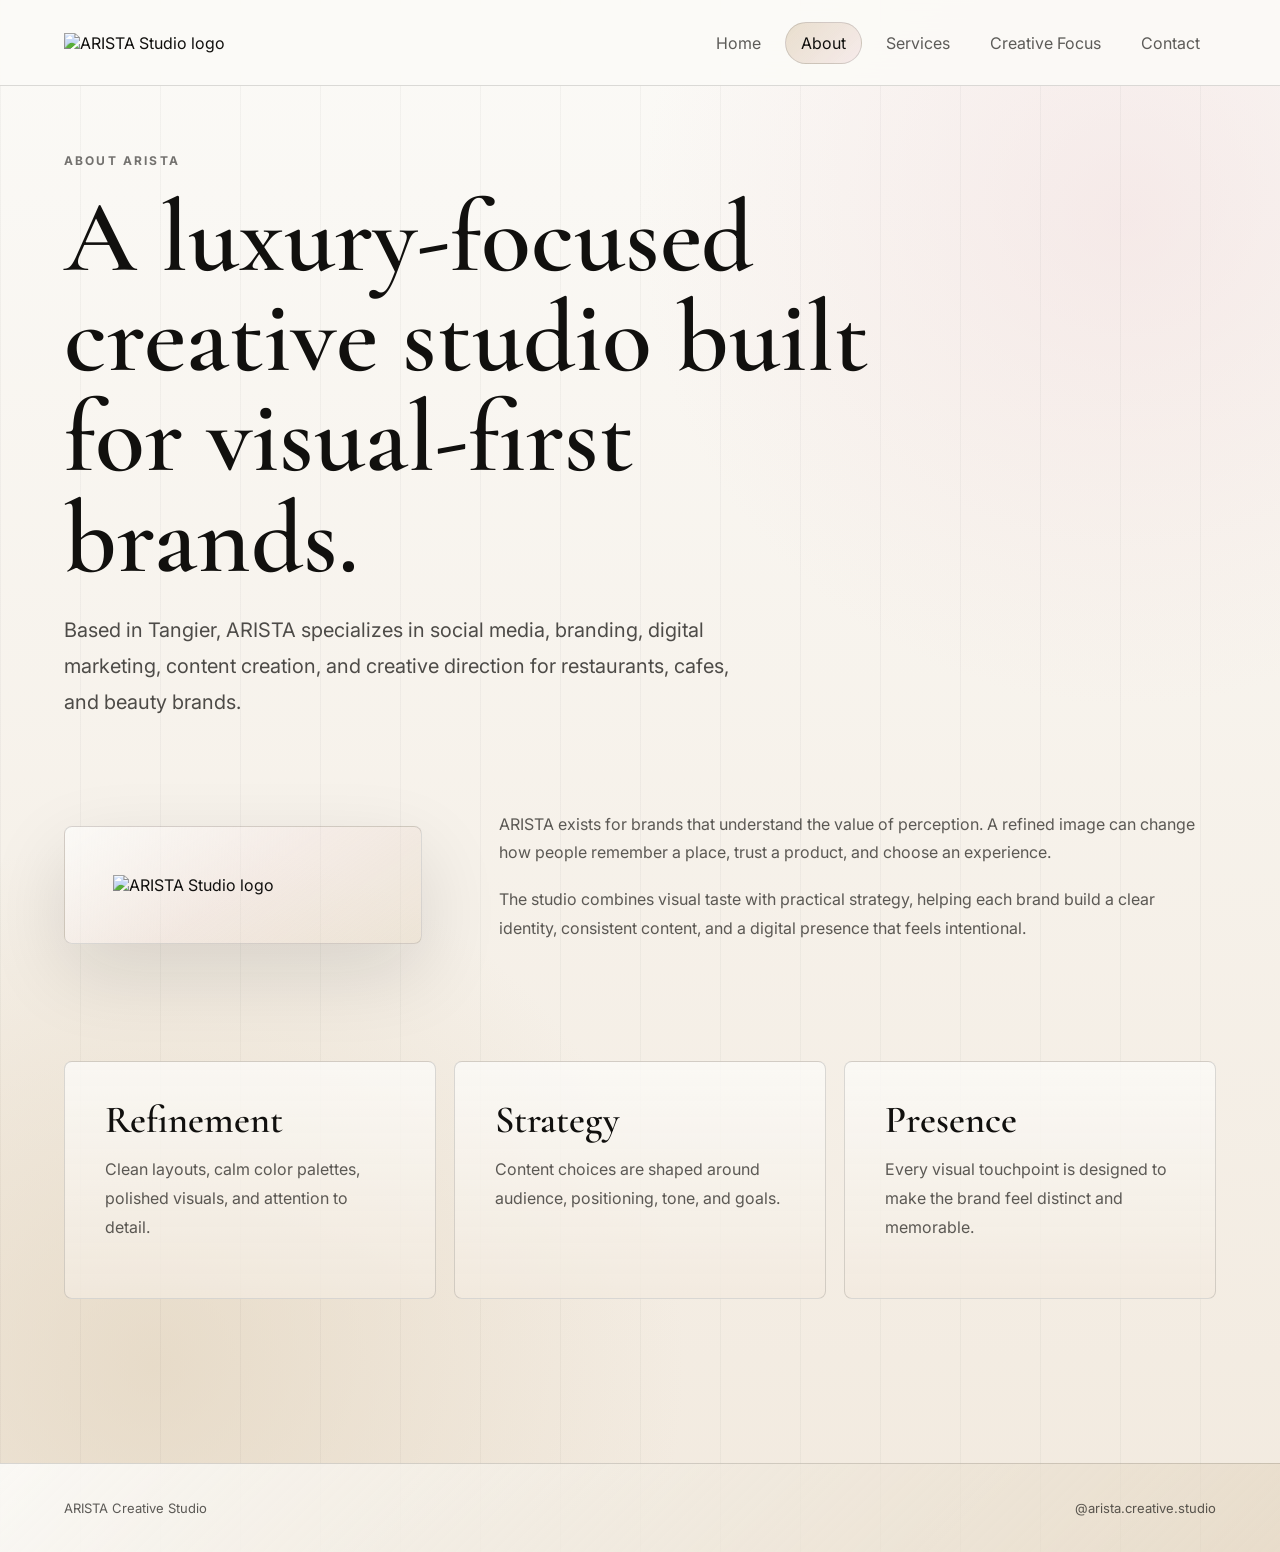
==== about.html @ b167ea52 "Add files via upload" ====
<!DOCTYPE html>
<html lang="en">
<head>
  <meta charset="UTF-8">
  <meta name="viewport" content="width=device-width, initial-scale=1.0">
  <title>About | ARISTA Creative Studio</title>
  <link rel="preconnect" href="https://fonts.googleapis.com">
  <link rel="preconnect" href="https://fonts.gstatic.com" crossorigin>
  <link href="https://fonts.googleapis.com/css2?family=Cormorant+Garamond:wght@500;600;700&family=Inter:wght@400;500;600;700&display=swap" rel="stylesheet">
  <link rel="stylesheet" href="styles.css">
</head>
<body data-current="about">
  <header class="site-header">
    <a class="brand" href="index.html" aria-label="ARISTA home">
      <img src="assets/arista-logo.svg" alt="ARISTA Studio logo">
    </a>

    <button class="menu-toggle" type="button" aria-label="Open navigation" aria-expanded="false" aria-controls="site-navigation">
      <span></span>
      <span></span>
    </button>

    <nav class="site-nav" id="site-navigation" aria-label="Main navigation">
      <a href="index.html" data-nav="home">Home</a>
      <a href="about.html" data-nav="about">About</a>
      <a href="services.html" data-nav="services">Services</a>
      <a href="work.html" data-nav="work">Creative Focus</a>
      <a href="contact.html" data-nav="contact">Contact</a>
    </nav>
  </header>

  <main>
    <section class="page-hero">
      <p class="eyebrow">About ARISTA</p>
      <h1>A luxury-focused creative studio built for visual-first brands.</h1>
      <p class="lead">
        Based in Tangier, ARISTA specializes in social media, branding, digital marketing,
        content creation, and creative direction for restaurants, cafes, and beauty brands.
      </p>
    </section>

    <section class="about-layout">
      <div class="logo-showcase">
        <img src="assets/arista-logo.svg" alt="ARISTA Studio logo">
      </div>
      <div class="about-copy">
        <p>
          ARISTA exists for brands that understand the value of perception. A refined image
          can change how people remember a place, trust a product, and choose an experience.
        </p>
        <p>
          The studio combines visual taste with practical strategy, helping each brand build
          a clear identity, consistent content, and a digital presence that feels intentional.
        </p>
      </div>
    </section>

    <section class="values-grid">
      <article>
        <h2>Refinement</h2>
        <p>Clean layouts, calm color palettes, polished visuals, and attention to detail.</p>
      </article>
      <article>
        <h2>Strategy</h2>
        <p>Content choices are shaped around audience, positioning, tone, and goals.</p>
      </article>
      <article>
        <h2>Presence</h2>
        <p>Every visual touchpoint is designed to make the brand feel distinct and memorable.</p>
      </article>
    </section>
  </main>

  <footer class="site-footer">
    <span>ARISTA Creative Studio</span>
    <a href="https://www.instagram.com/arista.creative.studio?utm_source=ig_web_button_share_sheet&igsh=ZDNlZDc0MzIxNw==" target="_blank" rel="noreferrer">@arista.creative.studio</a>
  </footer>

  <script src="script.js"></script>
</body>
</html>
---- styles.css ----
:root {
  --white: #fbfaf7;
  --cream: #f2eadf;
  --beige: #dfd0b8;
  --beige-deep: #bca887;
  --pastel-pink: #efd6d8;
  --pastel-pink-soft: rgba(239, 214, 216, 0.42);
  --black: #11100e;
  --muted: rgba(17, 16, 14, 0.68);
  --line: rgba(17, 16, 14, 0.14);
  --shadow: 0 28px 80px rgba(17, 16, 14, 0.12);
}

* {
  box-sizing: border-box;
}

html {
  scroll-behavior: smooth;
}

body {
  margin: 0;
  min-height: 100vh;
  color: var(--black);
  background:
    linear-gradient(90deg, rgba(17, 16, 14, 0.035) 1px, transparent 1px),
    radial-gradient(circle at 88% 14%, var(--pastel-pink-soft), transparent 28%),
    radial-gradient(circle at 12% 88%, rgba(223, 208, 184, 0.6), transparent 30%),
    linear-gradient(180deg, var(--white), var(--cream));
  background-size: 80px 80px, auto, auto, auto;
  font-family: "Inter", Arial, sans-serif;
}

img {
  display: block;
  max-width: 100%;
}

a {
  color: inherit;
  text-decoration: none;
}

button,
a,
input,
select {
  font: inherit;
}

.site-header {
  position: sticky;
  top: 0;
  z-index: 50;
  display: flex;
  align-items: center;
  justify-content: space-between;
  gap: 18px;
  min-height: 86px;
  padding: 14px clamp(18px, 5vw, 72px);
  border-bottom: 1px solid var(--line);
  background: rgba(251, 250, 247, 0.92);
  backdrop-filter: blur(18px);
}

.brand {
  width: 176px;
  flex: 0 0 auto;
}

.site-nav,
.header-tools {
  display: flex;
  align-items: center;
  gap: 8px;
}

.site-nav a {
  border: 1px solid transparent;
  border-radius: 999px;
  padding: 10px 15px;
  color: var(--muted);
  transition: 180ms ease;
}

.site-nav a:hover,
.site-nav a.active {
  border-color: var(--line);
  color: var(--black);
  background: linear-gradient(135deg, rgba(223, 208, 184, 0.66), var(--pastel-pink-soft));
}

.language-switcher {
  display: inline-flex;
  align-items: center;
  gap: 8px;
  border: 1px solid var(--line);
  border-radius: 999px;
  padding: 7px 10px 7px 14px;
  background: rgba(251, 250, 247, 0.72);
  color: var(--muted);
  font-size: 12px;
  font-weight: 700;
  letter-spacing: 0.08em;
  text-transform: uppercase;
}

.language-switcher select {
  border: 0;
  border-radius: 999px;
  padding: 6px 8px;
  color: var(--black);
  background: linear-gradient(135deg, var(--beige), var(--pastel-pink));
  cursor: pointer;
  font-weight: 800;
}

main {
  padding: clamp(28px, 5vw, 72px);
}

.hero {
  display: grid;
  grid-template-columns: minmax(0, 1.08fr) minmax(320px, 0.92fr);
  gap: clamp(34px, 6vw, 90px);
  align-items: center;
  min-height: calc(100vh - 196px);
}

.eyebrow {
  margin: 0 0 15px;
  color: rgba(17, 16, 14, 0.58);
  font-size: 12px;
  font-weight: 700;
  letter-spacing: 0.18em;
  text-transform: uppercase;
}

h1,
h2,
h3 {
  margin: 0;
  font-family: "Cormorant Garamond", Georgia, serif;
  font-weight: 600;
  line-height: 0.98;
}

h1 {
  max-width: 900px;
  font-size: clamp(52px, 8vw, 112px);
}

h2 {
  max-width: 780px;
  font-size: clamp(36px, 5vw, 72px);
}

h3 {
  font-size: 32px;
}

p {
  color: var(--muted);
  line-height: 1.8;
}

.lead {
  max-width: 680px;
  margin: 28px 0;
  color: rgba(17, 16, 14, 0.74);
  font-size: clamp(17px, 2vw, 20px);
}

.actions {
  display: flex;
  flex-wrap: wrap;
  gap: 12px;
  align-items: center;
}

.button,
.service-tab,
.filter,
.menu-toggle {
  border-radius: 999px;
}

.button {
  display: inline-flex;
  align-items: center;
  justify-content: center;
  min-height: 50px;
  border: 1px solid var(--black);
  border-radius: 999px;
  padding: 0 24px;
  cursor: pointer;
  transition: 180ms ease;
}

.button:hover {
  transform: translateY(-2px);
}

.button-dark {
  color: var(--white);
  background: var(--black);
}

.button-light {
  color: var(--black);
  background: transparent;
}

.button-light:hover {
  background: linear-gradient(135deg, var(--beige), var(--pastel-pink));
}

.service-tab {
  display: inline-flex;
  align-items: center;
  gap: 10px;
  border: 1px solid var(--line);
  border-radius: 999px;
  padding: 12px 20px;
  background: transparent;
  color: var(--muted);
  cursor: pointer;
  transition: 180ms ease;
}

.service-tab:hover,
.service-tab.active {
  border-color: var(--black);
  color: var(--black);
  background: linear-gradient(135deg, var(--beige), var(--pastel-pink));
}

.filter {
  display: inline-flex;
  align-items: center;
  border: 1px solid var(--line);
  border-radius: 999px;
  padding: 8px 18px;
  background: transparent;
  color: var(--muted);
  font-size: 13px;
  font-weight: 600;
  cursor: pointer;
  transition: 180ms ease;
}

.filter:hover,
.filter.active {
  border-color: var(--black);
  color: var(--black);
  background: linear-gradient(135deg, var(--beige), var(--pastel-pink));
}

.menu-toggle {
  display: none;
  flex-direction: column;
  justify-content: center;
  align-items: center;
  gap: 5px;
  width: 44px;
  height: 44px;
  border: 1px solid var(--line);
  border-radius: 999px;
  background: transparent;
  cursor: pointer;
}

.menu-toggle span {
  display: block;
  width: 20px;
  height: 2px;
  background: var(--black);
  transition: 180ms ease;
}

.hero-logo-panel {
  display: grid;
  place-items: center;
  min-height: 520px;
  padding: clamp(24px, 4vw, 48px);
  border: 1px solid var(--line);
  border-radius: 8px;
  background: linear-gradient(145deg, rgba(251, 250, 247, 0.9), rgba(239, 214, 216, 0.2), rgba(223, 208, 184, 0.35));
  box-shadow: var(--shadow);
}

.hero-logo-panel img {
  width: min(100%, 560px);
}

.marquee {
  display: grid;
  grid-template-columns: repeat(5, 1fr);
  gap: 1px;
  margin: 28px 0 clamp(52px, 8vw, 104px);
  border: 1px solid var(--line);
  background: var(--line);
}

.marquee span {
  display: grid;
  min-height: 76px;
  place-items: center;
  padding: 18px;
  background: linear-gradient(180deg, rgba(251, 250, 247, 0.82), rgba(239, 214, 216, 0.22));
  color: rgba(17, 16, 14, 0.74);
  text-align: center;
  font-size: 12px;
  font-weight: 700;
  letter-spacing: 0.12em;
  text-transform: uppercase;
}

.split-section {
  display: grid;
  grid-template-columns: minmax(0, 1fr) minmax(300px, 0.78fr);
  gap: clamp(28px, 5vw, 70px);
  align-items: center;
  margin-bottom: clamp(52px, 8vw, 100px);
}

.stacked-copy {
  max-width: 560px;
}

.preview-grid {
  display: grid;
  grid-template-columns: repeat(3, 1fr);
  gap: 18px;
  margin-bottom: clamp(52px, 8vw, 100px);
}

.preview-grid article {
  min-height: 280px;
  padding: clamp(22px, 4vw, 40px);
  border: 1px solid var(--line);
  border-radius: 8px;
  background: linear-gradient(180deg, rgba(251, 250, 247, 0.84), rgba(242, 234, 223, 0.78));
}

.preview-grid span {
  color: var(--beige-deep);
  font-size: 12px;
  font-weight: 800;
  letter-spacing: 0.12em;
}

/* ── Page hero ── */
.page-hero {
  max-width: 860px;
  margin-bottom: clamp(48px, 7vw, 96px);
}

.page-hero.compact {
  margin-bottom: clamp(32px, 5vw, 64px);
}

.page-hero .lead {
  margin-top: 24px;
}

/* ── Contact page ── */
.contact-hero {
  display: grid;
  grid-template-columns: minmax(0, 1fr) minmax(280px, 0.6fr);
  gap: clamp(34px, 6vw, 90px);
  align-items: start;
  min-height: calc(100vh - 196px);
  padding-top: clamp(28px, 5vw, 64px);
}

.contact-card {
  border: 1px solid var(--line);
  border-radius: 8px;
  padding: clamp(24px, 4vw, 48px);
  background: linear-gradient(145deg, rgba(251, 250, 247, 0.9), rgba(239, 214, 216, 0.2), rgba(223, 208, 184, 0.35));
  box-shadow: var(--shadow);
}

.contact-card img {
  width: 120px;
  margin-bottom: 28px;
}

.contact-card dl {
  margin: 0;
  display: grid;
  gap: 18px;
}

.contact-card dt {
  font-size: 11px;
  font-weight: 700;
  letter-spacing: 0.14em;
  text-transform: uppercase;
  color: var(--beige-deep);
  margin-bottom: 4px;
}

.contact-card dd {
  margin: 0;
  color: var(--black);
  font-size: 15px;
}

.copy-status {
  margin: 10px 0 0;
  font-size: 13px;
  min-height: 20px;
  color: var(--beige-deep);
}

/* ── About page ── */
.about-layout {
  display: grid;
  grid-template-columns: minmax(200px, 0.5fr) minmax(0, 1fr);
  gap: clamp(34px, 6vw, 90px);
  align-items: center;
  margin-bottom: clamp(52px, 8vw, 100px);
}

.logo-showcase {
  display: grid;
  place-items: center;
  padding: clamp(24px, 4vw, 48px);
  border: 1px solid var(--line);
  border-radius: 8px;
  background: linear-gradient(145deg, rgba(251, 250, 247, 0.9), rgba(239, 214, 216, 0.2), rgba(223, 208, 184, 0.35));
  box-shadow: var(--shadow);
}

.logo-showcase img {
  width: min(100%, 280px);
}

.about-copy p {
  margin: 0 0 18px;
}

.values-grid {
  display: grid;
  grid-template-columns: repeat(3, 1fr);
  gap: 18px;
  margin-bottom: clamp(52px, 8vw, 100px);
}

.values-grid article {
  padding: clamp(22px, 4vw, 40px);
  border: 1px solid var(--line);
  border-radius: 8px;
  background: linear-gradient(180deg, rgba(251, 250, 247, 0.84), rgba(242, 234, 223, 0.78));
}

.values-grid h2 {
  font-size: clamp(28px, 3vw, 42px);
  margin-bottom: 14px;
}

/* ── Services page ── */
.service-shell {
  display: grid;
  grid-template-columns: minmax(220px, 0.6fr) minmax(0, 1fr);
  gap: clamp(28px, 5vw, 64px);
  align-items: start;
  margin-bottom: clamp(52px, 8vw, 100px);
}

.service-tabs {
  display: grid;
  gap: 8px;
}

.service-tab span {
  color: var(--beige-deep);
  font-size: 11px;
  font-weight: 800;
}

.service-detail {
  padding: clamp(24px, 4vw, 48px);
  border: 1px solid var(--line);
  border-radius: 8px;
  background: linear-gradient(145deg, rgba(251, 250, 247, 0.9), rgba(239, 214, 216, 0.2));
}

.service-detail h2 {
  margin: 12px 0 18px;
  font-size: clamp(28px, 4vw, 52px);
}

.service-detail ul {
  margin: 18px 0 0;
  padding: 0;
  list-style: none;
  display: grid;
  gap: 10px;
}

.service-detail ul li {
  padding: 12px 16px;
  border: 1px solid var(--line);
  border-radius: 6px;
  font-size: 14px;
  color: var(--muted);
  background: rgba(251, 250, 247, 0.6);
}

.pricing-note {
  display: flex;
  align-items: center;
  justify-content: space-between;
  gap: 28px;
  flex-wrap: wrap;
  padding: clamp(28px, 4vw, 52px);
  border: 1px solid var(--line);
  border-radius: 8px;
  background: linear-gradient(135deg, rgba(223, 208, 184, 0.4), rgba(239, 214, 216, 0.3));
  margin-bottom: clamp(52px, 8vw, 100px);
}

.pricing-note h2 {
  font-size: clamp(24px, 3vw, 40px);
  margin-top: 10px;
}

/* ── Work page ── */
.filter-bar {
  display: flex;
  flex-wrap: wrap;
  gap: 8px;
  margin-bottom: clamp(28px, 4vw, 52px);
}

.work-grid {
  display: grid;
  grid-template-columns: repeat(3, 1fr);
  gap: 18px;
  margin-bottom: clamp(52px, 8vw, 100px);
}

.work-card {
  border: 1px solid var(--line);
  border-radius: 8px;
  overflow: hidden;
  background: linear-gradient(180deg, rgba(251, 250, 247, 0.84), rgba(242, 234, 223, 0.78));
  transition: 180ms ease;
}

.work-card:hover {
  transform: translateY(-4px);
  box-shadow: var(--shadow);
}

.work-card > div:last-child {
  padding: clamp(18px, 3vw, 32px);
}

.work-card span {
  color: var(--beige-deep);
  font-size: 11px;
  font-weight: 800;
  letter-spacing: 0.12em;
  text-transform: uppercase;
}

.work-card h2 {
  font-size: clamp(22px, 2.5vw, 34px);
  margin: 8px 0 10px;
}

.work-art {
  height: 220px;
}

.work-art.restaurant {
  background: linear-gradient(135deg, #2c2420, #5c3d2e, #8b6555);
}

.work-art.cafe {
  background: linear-gradient(135deg, #3d2e1e, #7a5c3a, #c4a882);
}

.work-art.beauty {
  background: linear-gradient(135deg, var(--pastel-pink), var(--beige), #e8d5c4);
}

.work-card[hidden] {
  display: none;
}

/* ── Footer ── */
.site-footer {
  display: flex;
  align-items: center;
  justify-content: space-between;
  gap: 18px;
  padding: clamp(20px, 3vw, 36px) clamp(18px, 5vw, 72px);
  border-top: 1px solid var(--line);
  background: linear-gradient(135deg, rgba(251, 250, 247, 0.94), rgba(223, 208, 184, 0.52));
  font-size: 13px;
  color: var(--muted);
}

/* ── Responsive ── */
@media (max-width: 960px) {
  .site-header {
    align-items: flex-start;
    flex-wrap: wrap;
    position: relative;
  }

  .menu-toggle {
    display: flex;
    margin-left: auto;
  }

  .site-nav {
    width: 100%;
    flex-direction: column;
    align-items: flex-start;
    gap: 4px;
    max-height: 0;
    overflow: hidden;
    transition: max-height 320ms ease;
  }

  .site-nav.open {
    max-height: 400px;
  }

  .hero,
  .split-section,
  .contact-hero,
  .about-layout,
  .service-shell {
    grid-template-columns: 1fr;
  }

  .marquee,
  .preview-grid,
  .footer-grid,
  .values-grid,
  .work-grid {
    grid-template-columns: 1fr;
  }

  .hero-logo-panel {
    min-height: 360px;
  }

  .pricing-note {
    flex-direction: column;
    align-items: flex-start;
  }
}

@media (max-width: 560px) {
  main {
    padding: 24px 16px;
  }

  .site-header {
    padding-inline: 16px;
  }

  .brand {
    width: 128px;
  }

  h1 {
    font-size: 46px;
  }

  h2 {
    font-size: 36px;
  }

  .button {
    width: 100%;
  }

  .footer-bottom {
    flex-direction: column;
  }
}
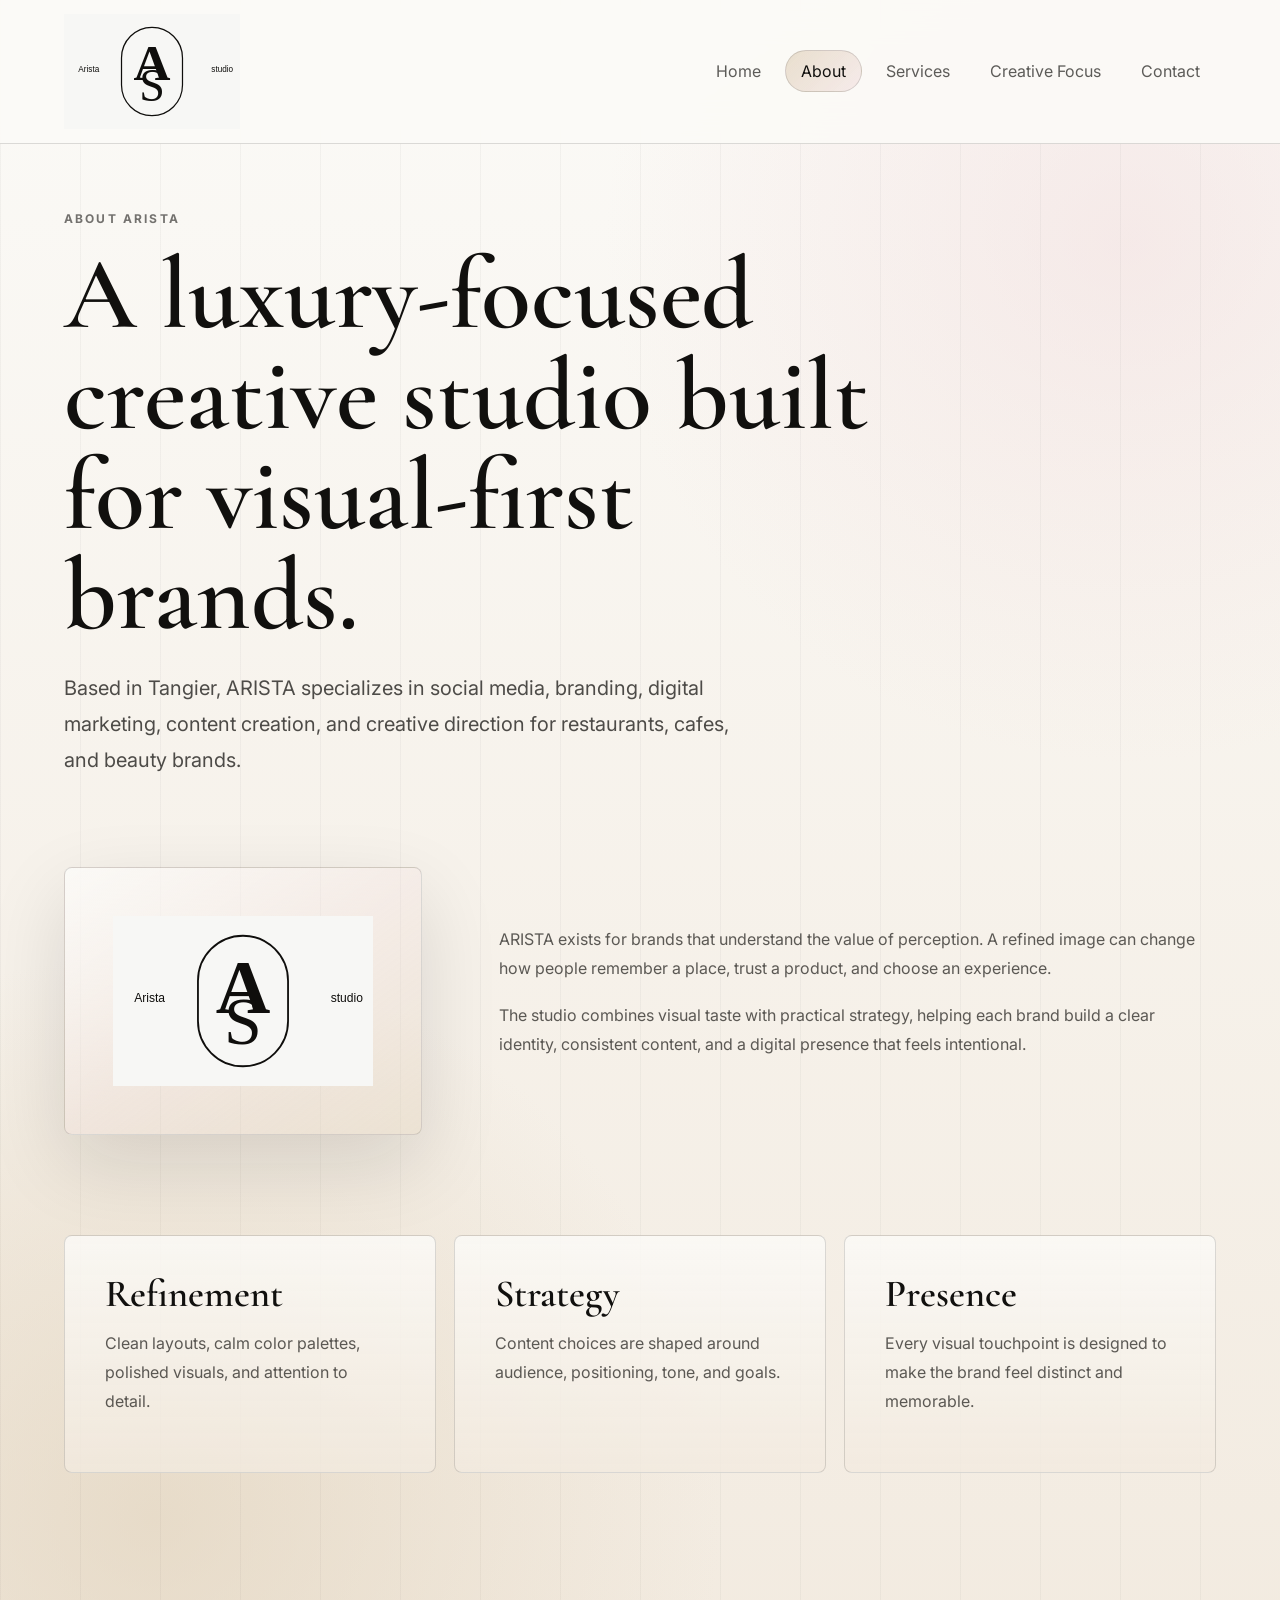
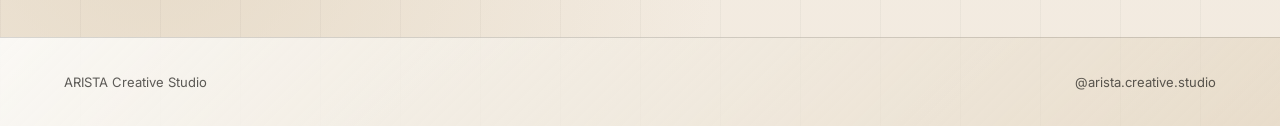
==== commit b49fcb0d: "Update about.html" ====
--- a/about.html
+++ b/about.html
@@ -4,12 +4,27 @@
   <meta charset="UTF-8">
   <meta name="viewport" content="width=device-width, initial-scale=1.0">
   <title>About | ARISTA Creative Studio</title>
+
+  <!-- Google Tag Manager -->
+  <script>(function(w,d,s,l,i){w[l]=w[l]||[];w[l].push({'gtm.start':
+  new Date().getTime(),event:'gtm.js'});var f=d.getElementsByTagName(s)[0],
+  j=d.createElement(s),dl=l!='dataLayer'?'&l='+l:'';j.async=true;j.src=
+  'https://www.googletagmanager.com/gtm.js?id='+i+dl;f.parentNode.insertBefore(j,f);
+  })(window,document,'script','dataLayer','GTM-T8ST8JNS');</script>
+  <!-- End Google Tag Manager -->
+
   <link rel="preconnect" href="https://fonts.googleapis.com">
   <link rel="preconnect" href="https://fonts.gstatic.com" crossorigin>
   <link href="https://fonts.googleapis.com/css2?family=Cormorant+Garamond:wght@500;600;700&family=Inter:wght@400;500;600;700&display=swap" rel="stylesheet">
   <link rel="stylesheet" href="styles.css">
 </head>
 <body data-current="about">
+
+  <!-- Google Tag Manager (noscript) -->
+  <noscript><iframe src="https://www.googletagmanager.com/ns.html?id=GTM-T8ST8JNS"
+  height="0" width="0" style="display:none;visibility:hidden"></iframe></noscript>
+  <!-- End Google Tag Manager (noscript) -->
+
   <header class="site-header">
     <a class="brand" href="index.html" aria-label="ARISTA home">
       <img src="assets/arista-logo.svg" alt="ARISTA Studio logo">
@@ -78,4 +93,4 @@
 
   <script src="script.js"></script>
 </body>
-</html>+</html>
